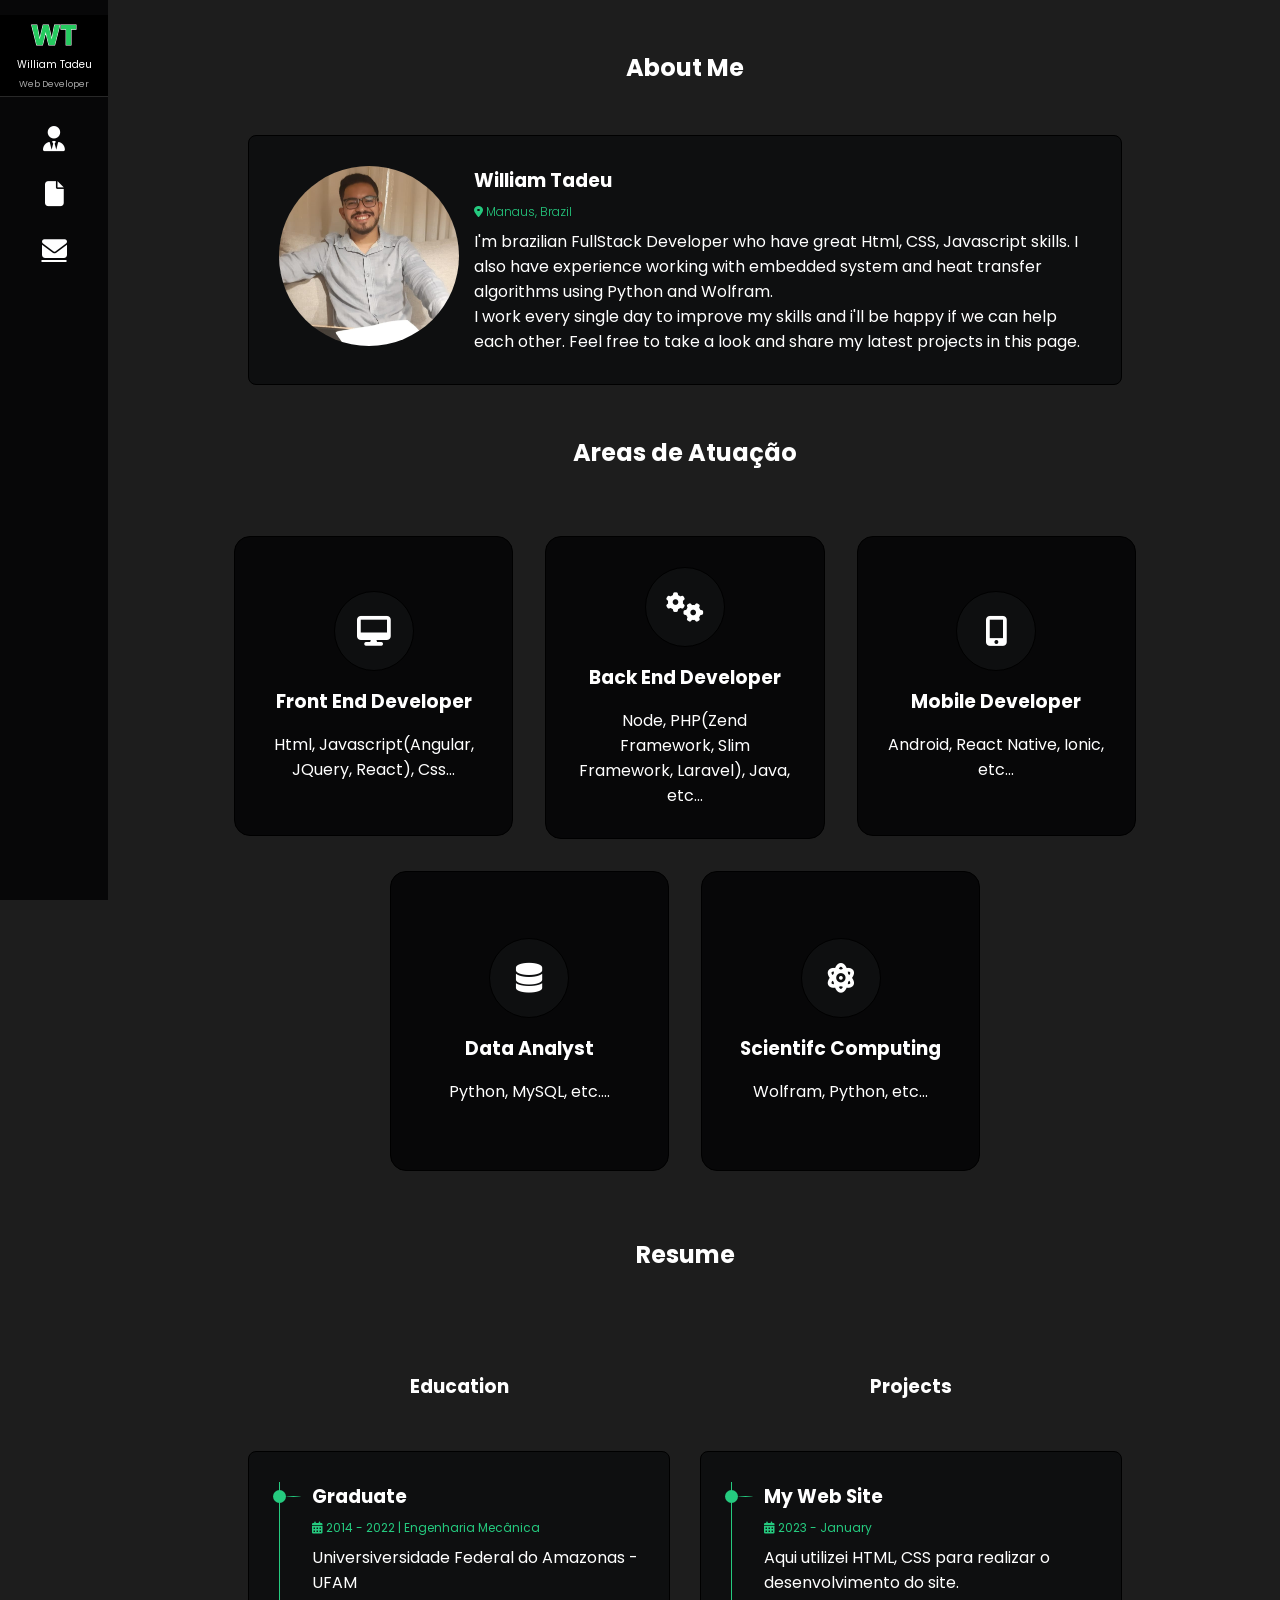
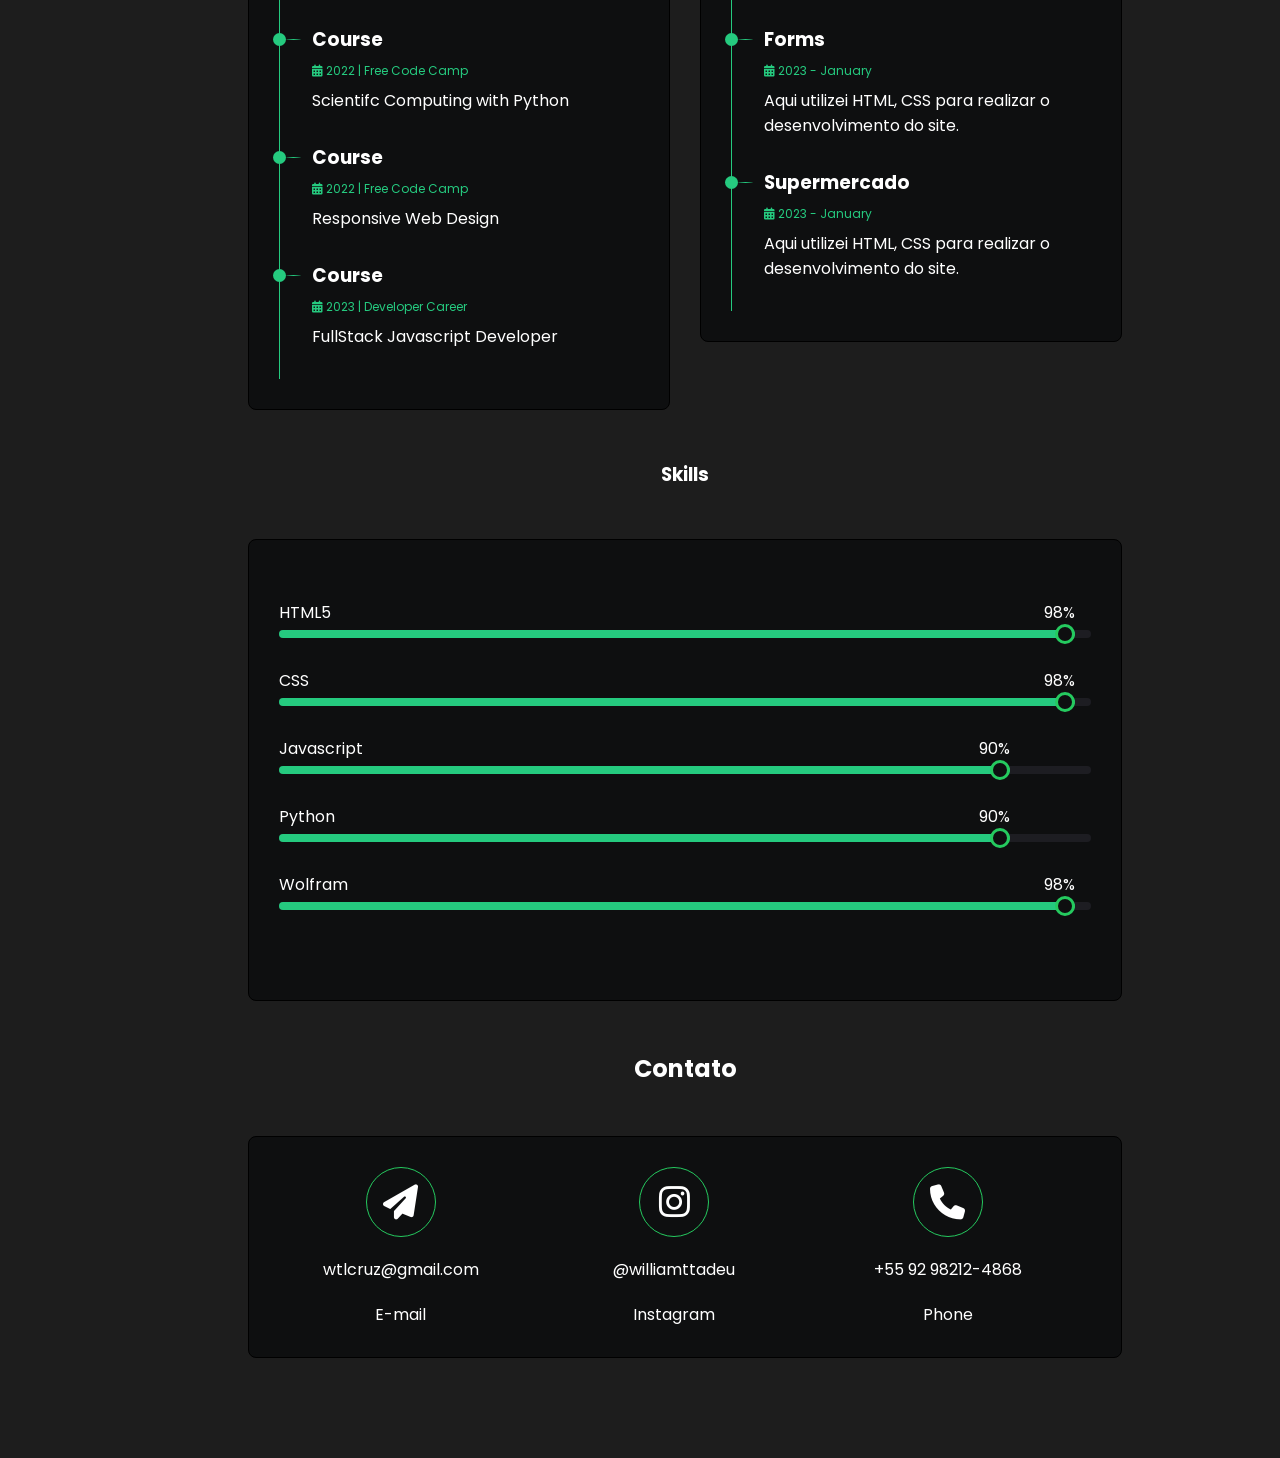
==== index.html @ 0785fc91 "Alterção do nome do arquivo de curriculo para index" ====
<!DOCTYPE html>
<html lang="en">
<head>
    <meta charset="UTF-8">
    <meta http-equiv="X-UA-Compatible" content="IE=edge">
    <meta name="viewport" content="width=device-width, initial-scale=1.0">

    <link rel="stylesheet" href="./CSS/main.css" />
    <link rel="stylesheet" href="./CSS/responsive-menu.css">
    <!-- FONTES IMPORTADAS -->
    <link rel="preconnect" href="https://fonts.googleapis.com">
    <link rel="preconnect" href="https://fonts.gstatic.com" crossorigin>
    <link href="https://fonts.googleapis.com/css2?family=Poppins:wght@300;400;500;600&display=swap" rel="stylesheet">

    <link rel="stylesheet" href="https://cdnjs.cloudflare.com/ajax/libs/font-awesome/6.2.1/css/all.min.css">


    <title>WillWebDev</title>
</head>
<body>

    <div class="container">
        <!-- MENU RESPONSIVO JAVASCRIPT INIT-->
        <header>
            <input type="checkbox" id="btn-menu">
            <label for="btn-menu">
              <i class="fa fa-bars" aria-hidden="true"></i>
              <div class="site-name">
                William Tadeu
              </div>
            </label>
            <nav class="responsive-menu">
              <a onclick="closeMenu()" href="#about">Quem sou eu</a>
              <a onclick="closeMenu()" href="#resume">Resumo</a>
              <a onclick="closeMenu()" href="#contact">Contato</a>
            </nav>
          </header>
          <!-- END MENU RESPONSIVO JAVASRIPT -->


        <div class="menu">
            <div class="top-menu">
                
                <div class="fill-animation">
                    <h2 data-text="WT" class="fill-animation">WT</h2>
                </div>
                    <!-- <h2>WT</h2> -->
                    <p class="letra1">William Tadeu</p>
                    <p class="letra2"> Web Developer</p>
        
                                
            </div>
            

            <div class="middle-menu">
                <p>
                <a href="#about">
                        <i class="fa-sharp fa-solid fa-user-tie"> </i>
                    </a> 
                </p>

                <p>
                    <a href="#resume">
                        <i class="fa-sharp fa-solid fa-file"></i>
                    </a>
                    
                </p>

                <p>
                    <a href="#contact">
                        <i class="fa-sharp fa-solid fa-envelope"></i>
                    </a>

                </p>

            </div>
                    
            
        </div>
        <div class="content">

            <h2 class="title">
                About Me
            </h2>
           

            <div class="content-initial-2 card" id="about">

                <div class="content-initial-2-photo">

                    <!-- <img src="./IMG/IMAGEM-2.jpeg" alt="" class="img-profile"> -->
                    <center>
                        <img src="./IMG/IMAGEM-2.jpeg" alt="" class="img-profile">
                    </center>
                    

                </div>

                <div class="content-initial-2-self">

                    <h3>
                        William Tadeu
                    </h3>

                    <p class="timelineitem-period">
                        <i class="fa-solid fa-location-dot"></i>
                        Manaus, Brazil
                    </p>

                    <p>
                        I'm brazilian FullStack Developer who have great Html, CSS, Javascript skills.
                        I also have experience working with embedded system and heat transfer algorithms using Python and Wolfram.                
                    </p>
                    <p>
                        I work every single day to improve my skills and i'll be happy if we can help each other.
              Feel free to take a look and share my latest projects in this page.
                    </p>

                </div>

            </div>

            <h2 class="title">Areas de Atuação</h2>
<!-- A unica maneira que consegui foi colocando ele para fora -->

            <div class="service-container">
                
               <!--  <h2 class="title">Areas de Atuação</h2> -->

                <div class="service-item">
                    <div class="service-item-itemcard card">
                        <div class="service-item-itemcard-icon">
                            <i class="fa-solid fa-desktop"> </i>

                        </div>

                        <div class="service-item-itemcard-title">
                            <h3>Front End Developer</h3>

                        </div>

                        <div class="service-item-itemcard-description">
                            <span>Html, Javascript(Angular, JQuery, React), Css...</span>

                        </div>
                    
                    </div>
                </div>
                <div class="service-item">
                    <div class="service-item-itemcard card">
                        <div class="service-item-itemcard-icon">
                            <i class="fa-solid fa-cogs"> </i>

                        </div>

                        <div class="service-item-itemcard-title">
                            <h3>Back End Developer</h3>

                        </div>

                        <div class="service-item-itemcard-description">
                            <span>Node, PHP(Zend Framework, Slim Framework, Laravel), Java, etc...</span>

                        </div>

                    </div>
                </div>
                <div class="service-item">
                    <div class="service-item-itemcard card">
                        <div class="service-item-itemcard-icon">
                            <i class="fa-solid fa-mobile-alt"> </i>

                        </div>

                        <div class="service-item-itemcard-title">
                            <h3>Mobile Developer</h3>

                        </div>

                        <div class="service-item-itemcard-description">
                            <span>Android, React Native, Ionic, etc...</span>

                        </div>

                    </div>
                </div>

                <div class="service-item">
                    <div class="service-item-itemcard card">
                        <div class="service-item-itemcard-icon">
                            <i class="fa-solid fa-database"> </i>

                        </div>

                        <div class="service-item-itemcard-title">
                            <h3>Data Analyst</h3>

                        </div>

                        <div class="service-item-itemcard-description">
                            <span>Python, MySQL, etc....</span>

                        </div>
                    </div>

                </div>

                <div class="service-item">
                    <div class="service-item-itemcard card">
                        <div class="service-item-itemcard-icon">
                            <i class="fa-sharp fa-solid fa-atom"></i>

                        </div>

                        <div class="service-item-itemcard-title">
                            <h3>Scientifc Computing</h3>

                        </div>

                        <div class="service-item-itemcard-description">
                            <span>Wolfram, Python, etc...</span>

                        </div>

                    </div>
                </div>
                

            </div>
<!-- INIT - BLOCK 04 - RESUME -->

            <div class="experiencesection" id="resume">
                <h2 class="title">Resume</h2>

                <div class="flexbox">
                            <div class="flexbox-education">
                                <h3 class="title">Education</h3>
                                <div class="card">

                                    <div class="timelineitem">

                                        <div class="timelineitem-marker">
                                            <div class="timelineitem-marker-circle">

                                            </div>
                                            <div class="timelineitem-marker-line">

                                            </div>

                                        </div>

                                        <h3>
                                            Graduate
                                        </h3>

                                        <p class="timelineitem-period">
                                            <i class="fa-solid fa-calendar-days"> </i>
                                            2014 - 2022 | Engenharia Mecânica
                                        </p>

                                        <p>
                                            Universiversidade Federal do Amazonas - UFAM
                                        </p>
                                    </div>



                                    <div class="timelineitem">

                                        <div class="timelineitem-marker">
                                            <div class="timelineitem-marker-circle">

                                            </div>
                                            <div class="timelineitem-marker-line">

                                            </div>

                                        </div>

                                        <h3>
                                            Course
                                        </h3>

                                        <p class="timelineitem-period">
                                            <i class="fa-solid fa-calendar-days"> </i>
                                            2022 | Free Code Camp
                                        </p>

                                        <p>
                                            Scientifc Computing with Python
                                        </p>
                                    </div>

                                    <div class="timelineitem">

                                        <div class="timelineitem-marker">
                                            <div class="timelineitem-marker-circle">

                                            </div>
                                            <div class="timelineitem-marker-line">

                                            </div>

                                        </div>

                                        <h3>
                                            Course
                                        </h3>

                                        <p class="timelineitem-period">
                                            <i class="fa-solid fa-calendar-days"> </i>
                                            2022 | Free Code Camp
                                        </p>

                                        <p>
                                            Responsive Web Design
                                        </p>
                                    </div>

                                    <div class="timelineitem">

                                        <div class="timelineitem-marker">
                                            <div class="timelineitem-marker-circle">

                                            </div>
                                            <div class="timelineitem-marker-line">

                                            </div>

                                        </div>

                                        <h3>
                                            Course
                                        </h3>

                                        <p class="timelineitem-period">
                                            <i class="fa-solid fa-calendar-days"> </i>
                                            2023 | Developer Career
                                        </p>

                                        <p>
                                            FullStack Javascript Developer
                                        </p>
                                    </div>



                                </div>
                            </div>


                            <div class="flexbox-projects">
                                <h3 class="title">Projects</h3>
                                <div class="card">
                                    <div class="timelineitem">

                                        <div class="timelineitem-marker">
                                            <div class="timelineitem-marker-circle">

                                            </div>
                                            <div class="timelineitem-marker-line">

                                            </div>


                                        </div>


                                        <h3>
                                            My Web Site
                                        </h3>

                                        <p class="timelineitem-period">
                                            <i class="fa-solid fa-calendar-days"> </i>
                                            2023 - January
                                        </p>

                                        <p>Aqui utilizei HTML, CSS para realizar o desenvolvimento
                                            do site.
                                        </p>
                                    </div>

                                    <div class="timelineitem">

                                        <div class="timelineitem-marker">
                                            <div class="timelineitem-marker-circle">

                                            </div>
                                            <div class="timelineitem-marker-line">

                                            </div>


                                        </div>


                                        <h3>
                                            Forms
                                        </h3>

                                        <p class="timelineitem-period">
                                            <i class="fa-solid fa-calendar-days"> </i>
                                            2023 - January
                                        </p>

                                        <p>Aqui utilizei HTML, CSS para realizar o desenvolvimento
                                            do site.
                                        </p>
                                    </div>

                                    <div class="timelineitem">

                                        <div class="timelineitem-marker">
                                            <div class="timelineitem-marker-circle">

                                            </div>
                                            <div class="timelineitem-marker-line">

                                            </div>


                                        </div>


                                        <h3>
                                            Supermercado
                                        </h3>

                                        <p class="timelineitem-period">
                                            <i class="fa-solid fa-calendar-days"> </i>
                                            2023 - January
                                        </p>

                                        <p>Aqui utilizei HTML, CSS para realizar o desenvolvimento
                                            do site.
                                        </p>
                                    </div>

                                </div>
                            </div>
                </div>

<!-- Bloc 04.1 Skills -->

                <h3 class="title">Skills</h3>
                <div class="card paddingtop60">
                    <div class="progressbar">
                        <div class="progressbar-title" >
                            HTML5

                        </div>

                        <div class="progressbar-done" style="width: 98%;">
                            <div class="progressbar-done-text">
                                98%
                            </div>

                            <div class="progressbar-done-check">

                            </div>
                            
                        </div>
                    </div>

                    <div class="progressbar">
                        <div class="progressbar-title">
                            CSS

                        </div>

                        <div class="progressbar-done"  style="width: 98%;">
                            <div class="progressbar-done-text">
                                98%
                            </div>

                            <div class="progressbar-done-check">
                                
                            </div>
                            
                        </div>
                    </div>

                    <div class="progressbar">
                        <div class="progressbar-title">
                            Javascript

                        </div>

                        <div class="progressbar-done"  style="width: 90%;">
                            <div class="progressbar-done-text">
                                90%
                            </div>

                            <div class="progressbar-done-check">
                                
                            </div>
                            
                        </div>

                    </div>

                    <div class="progressbar">
                        <div class="progressbar-title">
                            Python

                        </div>

                        <div class="progressbar-done"   style="width: 90%;">
                            <div class="progressbar-done-text">
                                90%
                            </div>

                            <div class="progressbar-done-check">
                                
                            </div>
                            
                        </div>

                    </div>

                    <div class="progressbar">
                        <div class="progressbar-title">
                            Wolfram

                        </div>

                        <div class="progressbar-done"  style="width: 98%;">
                            <div class="progressbar-done-text" >
                                98%
                            </div>

                            <div class="progressbar-done-check">
                                
                            </div>
                            
                        </div>
                    
                    </div>
                </div>



            </div>

<!-- INIT BLOCK 05 - CONTACT -->

            <div class="contactsection" id="contact">
                <h2 class="title">Contato</h2>
                <div class="card flexbox">
                    <div class="contactitem flexbox">
                        <div class="contactitem-icon">
                            <i class="fas fa-paper-plane"></i>
                        </div>
                        <div class="contactitem-valeu">
                            <a href="mailto:wtlcruz@gmail.com">wtlcruz@gmail.com</a>
                            

                        </div>
                        <div class="contactitem-description">
                            E-mail

                        </div>
                    </div>

                    <div class="contactitem flexbox">
                        <div class="contactitem-icon">
                            <i class="fab fa-instagram"></i>
                        </div>
                        <div class="contactitem-valeu">
                            <a href="https://instagram.com/williamttadeu?igshid=ZmZhODViOGI=" target="_blank">
                                @williamttadeu
                            </a>
                            

                        </div>
                        <div class="contactitem-description">
                            Instagram

                        </div>
                    </div>

                    <div class="contactitem flexbox">
                        <div class="contactitem-icon">
                            <i class="fas fa-phone"></i>
                        </div>
                        <div class="contactitem-valeu">
                            +55 92 98212-4868

                        </div>
                        <div class="contactitem-description">
                            Phone

                        </div>
                    </div>

                </div>

            </div>



        </div>
    </div>


    </div>

<!-- JavaScript do menu responsivo, para fechar sozinho -->
    <script>
        function closeMenu() 
        {(document.getElementById("btn-menu").checked = false)}
    </script>

</body>
</html>
---- CSS/main.css ----
/* VERTICAL ALIGN DIZ SE O TEXTO VAI FICAR NO TOP, NO MEIO OU EMBAIXO */

/* PARA COLOCAR UM ITEM DO LADO DO OUTRO EU USO FLEX-BOX
DISPLAY: FLEX; */

/* tenho align-item e tenho text-align  */

body{
    font-family: 'Poppins', sans-serif;
    margin: 0;
    color: white;
    background-color:#1d1d1d/*  #483D8B *//* #0e0f10 */;
  
}

html{
    scroll-behavior: smooth;
}


*{
    box-sizing: border-box;
    margin: 0px;
    padding: 0px;
}

/* Separando a tela em dois, precisamos definir container como absouto */
.container{
    display: flex;
}

.menu{
    background-color: #070708;
}
.content{
    
    margin-left: 10vh;
    padding-left: 10%;
    padding-right: 10%; 
/*     max-width: 1100px;
    margin-left: auto;
    margin-right: auto; */

    /* height: 450vh; */
;
    
}

.title{
    /* width: 100%; */
    text-align: center;
    color: white;
    /* border: 1px solid white; */
    margin-top: 50px;
    margin-bottom: 50px;
}

#about, #resume, #contact{
    scroll-margin-top: 50px ;
    margin-left: 30px;
    margin-right: 30px;
}

/* BLOCK 01 - INITIAL MENU NAV BAR */

.menu{
    width: 12vh;
    height: 100vh;
    position: fixed;
    
}

.top-menu{
    display: flex;
    flex-direction: column;
    align-items: center;
    justify-content: center;
    background-color: black;
    margin-bottom: 30px;
    margin-top: 15PX;
    border-bottom: 1px solid #282828;

}
.letra1{
    font-size: 10px;
    margin-bottom: 5px;
}
.letra2{
    font-size: 9px;
    text-align: center;
    color: #a5a5a5;
    margin-bottom: 5px;
    
}

/* ANIMAÇÃO DA BARRA ESQUERDA INTI */

h2.fill-animation {
    position: relative;
    color:#252839;
    -webkit-text-stroke: 1px white;
    text-transform: uppercase;
    font-size: 28px;
}

h2.fill-animation::before {
    content: attr(data-text);
    position: absolute;
    top:0;
    left:0;
    width: 0;
    height: 100%;
    color:#25ca5f /* #01fe87 */;
    -webkit-text-stroke: 0vw #383d52;
    overflow: hidden;
    animation: animate 6s linear forwards;
}

@keyframes animate {

    0%{
        width: 0;
    }
    100% {
        width: 100%;
    }
}

/* ANIMAÇÃO DA BARRA ESQUERDA END */

.middle-menu p a {
    font-size: 25px;
    color: white;
    align-items: center;
    justify-content: center;
    display: flex;
    margin-top: 30px;
    
}

.middle-menu a:hover{
    color: #25ca7f;
}.middle-menu p{
    margin-bottom: 30px;
}

/* BLOCK 01 - END - MENU NAV BAR */

/* BLOCK 02 - INITIAL - CONTAINER */



/* CLasse pai, por isso o flex, nada para vc tudo para seus filhos */
.content-initial-2{
    display: flex;
    background-color: #070708;
    /* width: 100%;
     */

}

.content-initial-2-photo{
    width: 30%;
    
    
}

/* .content-initial-2-photo{

} */

.content-initial-2-photo img{
    border-radius: 50%;
    height: 180px;
    width: 180px;

    
}

.content-initial-2-self{
   /*  width: 70%; */
    align-items: center;
    justify-content: center;
    padding-left: 15px;

}

.content-initial-2-self .timelineitem-period{
    font-weight:300 ;
}

.content-initial-2-self .timelineitem-period p{
    margin-left: 10px;
}


/* BLOCK 03 - INIT - SERVICE ITENS */

.service-container{
    display: flex;
    flex-wrap: wrap;
    justify-content: center;
/*     align-items: center;
    justify-content: center; */
}

.service-container .service-item{
/*     height: 300px; a gtn não precisa do height ai, então vamos tira-lo
 */ 
    width: calc(33.33% - 32px);
/*     box-sizing: border-box;  excluimos devido a ter colocado como estilo universal *
 *//*     margin-bottom: 16px;
 */
    margin: 16px;
    
    /* box-sizing: border-box;
    margin-bottom: 16px;
    display: flex;
    flex-wrap: wrap; */
}

.service-container .service-item .service-item-itemcard{
    background-color: #070708;
    border: 1px solid black;

    border-radius: 16px;
    min-height: 300px;
    display: flex;
    flex-direction: column;
    align-items: center;
    justify-content: center;

}

.service-container .service-item .service-item-itemcard:hover{
    border:1.5px solid #25ca5f;
}

.service-container .service-item .service-item-itemcard .service-item-itemcard-icon{
    
    background-color: #0e0f10;
    height: 80px;
    border: 1px solid black;
    width: 80px;
    border-radius: 50%;
    display: flex;
    align-items: center;
    justify-content: center;
}

.service-container .service-item .service-item-itemcard .service-item-itemcard-icon:hover{
    border:1.5px solid #25ca5f;

}

.service-container .service-item .service-item-itemcard .service-item-itemcard-icon{
    font-size: 30px;
}

.service-container .service-item .service-item-itemcard
.service-item-itemcard-title{
    margin-top: 16px;
    margin-bottom: 16px;
}

.service-container .service-item .service-item-itemcard
.service-item-itemcard-description{
    text-align: center;
}

/* BLOCK 03 - END - SERVICE ITEMS */

/* BLOCK 05 - INIT - RESUME */

.content .experiencesection{
    /* height: 100vh; */
    /* background-color:  #6495ED ; */
}

.flexbox{
    display: flex;
    gap: 30px;
}
.flexbox .flexbox-education {
    width: 50%;
}

.flexbox .flexbox-projects {
    width: 50%;
}

/* Vamos criar uma classe card para tornar nosso código mais prossional
Ela será usada como coringa  */

.card{
    background-color: #0e0f10;
 /*    height: 80px; */
    border: 1px solid black;
  /*   width: 80px; */
    border-radius: 8px;
/*     display: flex;
    align-items: center;
    justify-content: center; */
    padding: 30px;
    
}

.timelineitem{
    /* margin-bottom: 30px;  MARGIN É EXTERNO*/
    padding-bottom: 30px;/* Padding é interno */
    border-left: 1px solid #25ca7f;
    padding-left: 32px;
    position: relative;
}

.timelineitem-period{
    font-size: 12px;
    color: #25ca7f;
    margin-bottom: 8px;
    margin-top: 8px;
}


.timelineitem-marker{
    display: flex;
    align-items: center;
    position: absolute;/* ele é absoluto em relação ao elemento pai dele */
    top: 8px;
    left: -7px;
}

.timelineitem-marker-circle{
    height: 13px;
    width: 13px;
    border-radius: 50%;
    background-color: #25ca7f;
}

.timelineitem-marker-line{
    height: 1px;/* UMA LINHA, 1px está de bom tamanho */
    width: 15px;
    border-radius: 50%;
    background-color: #25ca7f;
}

/* Block 04.1 - Skills */

/* progress bar */
.progressbar{
    background-color: #1D1D22/*  #0e0f10 */;
    height: 8px;
    border-radius: 8px;
    position: relative;
    margin-bottom: 60px;
    margin-top: 30px;
    
}

.progressbar .progressbar-done{
    background-color: #25ca7f;
    height: 100%;
    
    border-radius: 8px;
    position: relative;
}

.progressbar .progressbar-title{
    position:absolute;
    top: -30px;
}

.progressbar .progressbar-done .progressbar-done-text{
    position: absolute;
    top:-30px;
    right: 0;
}

.paddingtop60{
    padding-top: 60px !important; /* quando é assim, o arquivo não será sobreescrevido */
}

.progressbar-done-check{
    height: 20px;
    width: 20px;
    border: 3px solid #25ca5f;
    border-radius: 50%;
    position: absolute;
    right:0px;
    top: -6px;
    
    background-color: #0e0f10;
}

/* BLOCK 05 - CONTACT */

.contactitem{
    text-align: center;
    flex-direction: column;
    width: 30%;
    align-items: center;
    gap: 20px;
}

.contactitem .contactitem-icon{
    font-size: 35px;
    height: 70px;
    width: 70px;
    border: 1px solid #25ca5f;
    border-radius: 50%;
    display: flex;
    align-items: center;
    justify-content: center;
}

.contactitem-valeu a{
    color: white;
    text-decoration: none;
}
.contactitem-valeu a:hover{
    color: #25ca5f;
    text-decoration: underline;
    
}

.contactsection{
    margin-bottom: 100px;
}

/* RESPONSIVIDADE INIT */
/* MEDIA KERY */

@media only screen and (max-width: 1160px) {
    .menu{
        display: none;
    }

    .content{
        padding-left: 0px;
        
    }

    .content-initial-2{
        display: flex;
        flex-direction: column;
        align-items: center;
    }

    .content-initial-2-self{
        margin-top: 16px;
    }

    /* aplico p/ o pai e os filhos que tem p */
    .content-initial-2-self, .content-initial-2-self p {
        margin-top: 8px;
        line-height: 40px;
    }

   .service-container {
        flex-direction: row;
    } 
    .service-container .service-item{
        width: 40%; 
        
        margin-left: 16px;
        margin-right: 16px;
    } 
    

    

}

@media only screen and (max-width: 1246px) {
    .service-container{
        flex-direction: row;

    }

    .service-container .service-item{
        width: 40%;
        margin-left: 16px;
        margin-right: 16px;

    }

    .flexbox{
        flex-direction: column;
        align-items: center;
    }

    .flexbox .flexbox-education{
        width: 100%;
    }

    .flexbox .flexbox-projects{
        width: 100%;
    }

    

}




@media only screen and (max-width: 984px) {
    .service-container{
        flex-direction: column;

    }

    .service-container .service-item{
        width: 90%;
        margin-left: 16px;
        margin-right: 16px;

    }

}
---- CSS/responsive-menu.css ----
* {
    box-sizing: border-box;
    margin: 0px;
    padding: 0px;
  }
  
  .fa-bars {
    font-size: 2rem;
    color: #fff;
  }
  ul {
    list-style: none;
  }
  
  header {
    width: 100%;
    background: #1d1d22;
    display: none;
  }
  
  #btn-menu {
    display: none;
  }
  header label {
    display: none;
    padding: 10px;
    position: fixed;
    width: 100%;
    background: #1d1d22;
    z-index: 1;
  }
  
  header label .site-name {
    width: 100%;
    color: white;
    text-align: center;
    display: flex;
    align-items: center;
    justify-content: center;
    font-size: 2rem;
  }
  
  header label:hover {
    cursor: pointer;
  }
  .responsive-menu {
    margin: 0;
    padding: 0;
    display: flex;
  }
  .responsive-menu a {
    border-right: 1px solid #0e0f10;
    display: block;
    padding: 15px 20px;
    color: #fff;
    text-decoration: none;
    text-transform: uppercase;
  }
  .responsive-menu a:last-child {
    border-right: none;
  }
  .responsive-menu a:hover {
    background: rgba(0, 0, 0, 0.3);
  }
  .dropdown {
    display: none;
    position: absolute;
    top: 100%;
    left: 0;
    background: #fff;
    padding: 0;
  }
  .responsive-menu a:hover > .dropdown {
    display: inline-block;
  }
  @media (max-width: 1160px) {
    header {
      position: absolute;
      top: 0px;
      right: 0px;
      left: 0px;
      display: block;
    }
    header label {
      display: flex;
    }
    .responsive-menu {
      position: fixed;
      background: #1d1d22;
      width: 100%;
      margin-left: -100%;
      transition: all 0.3s;
      display: flex;
      flex-direction: column;
      top: 56px;
      z-index: 1;
    }
    nav a {
      display: block;
      border-top: 1px solid #0e0f10;
    }
    #btn-menu:checked ~ .responsive-menu {
      margin: 0;
    }
    .container {
      margin-top: 57px;
    }
  }
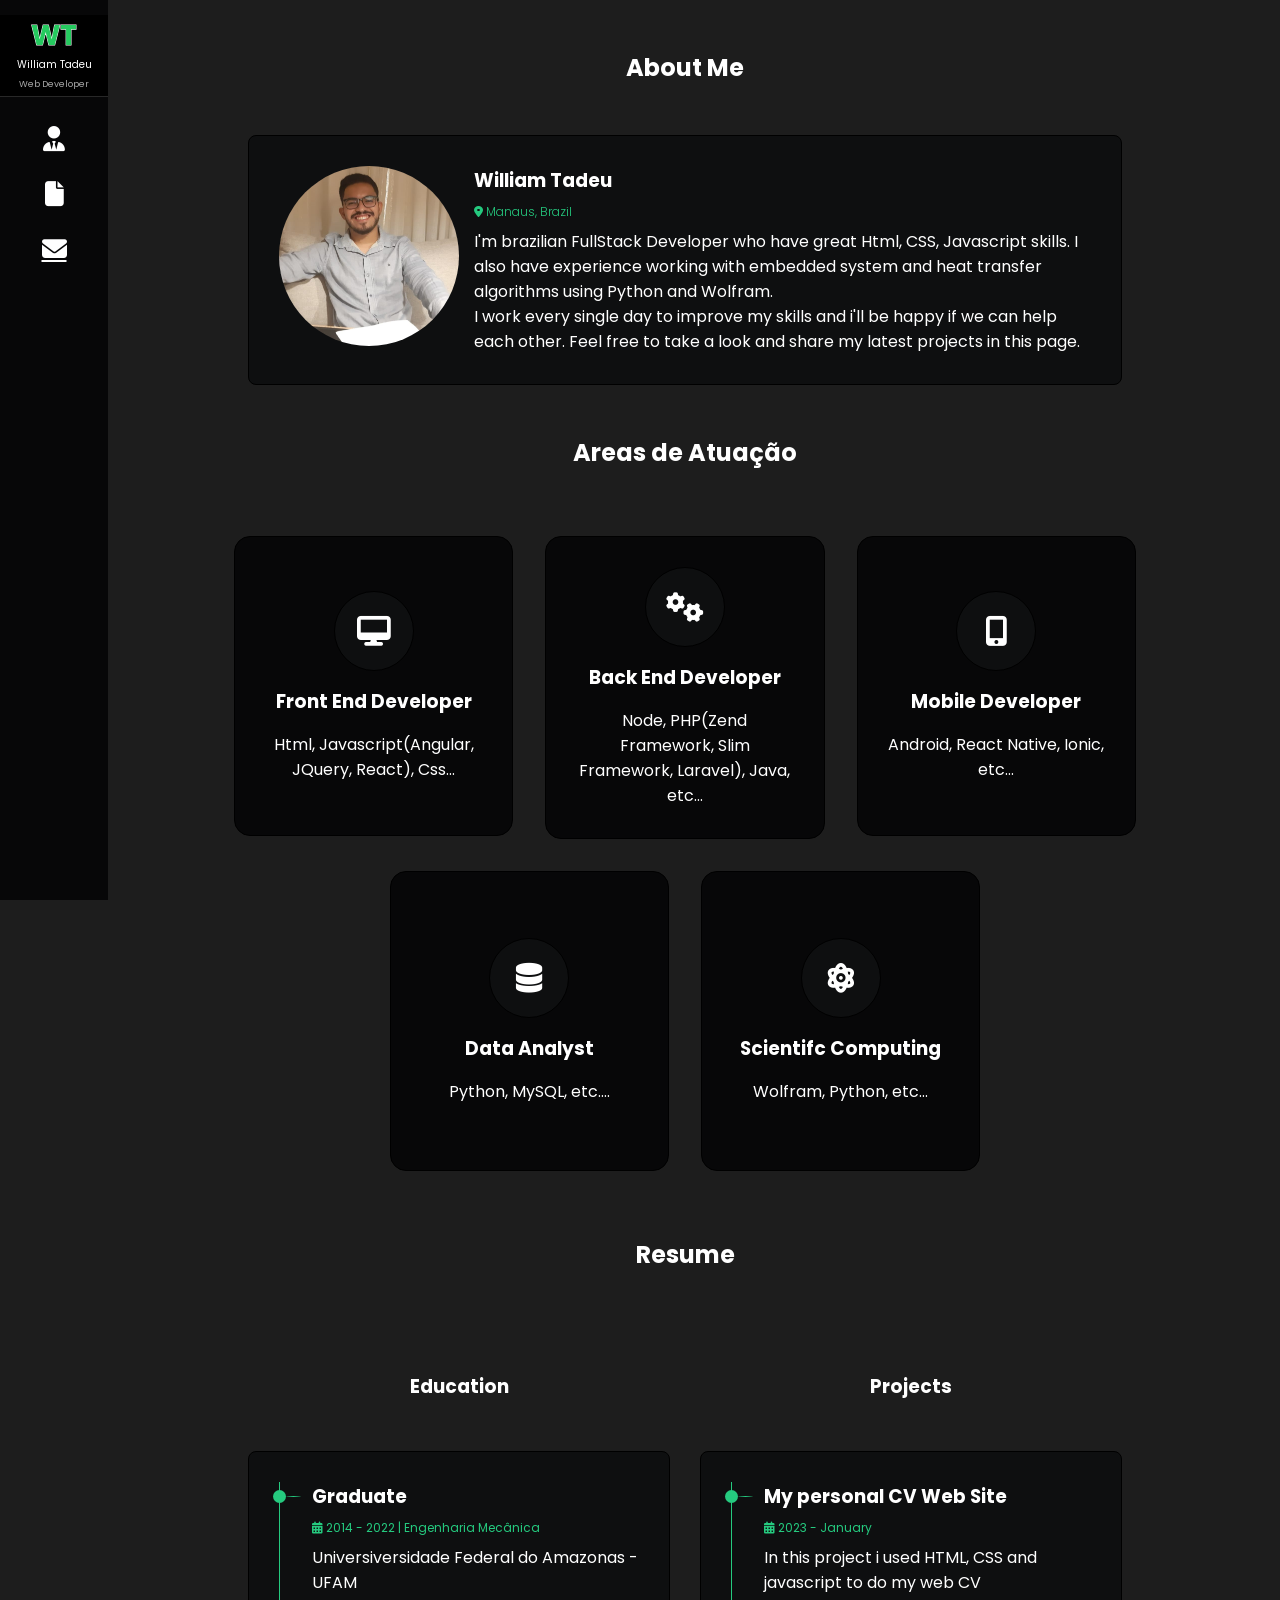
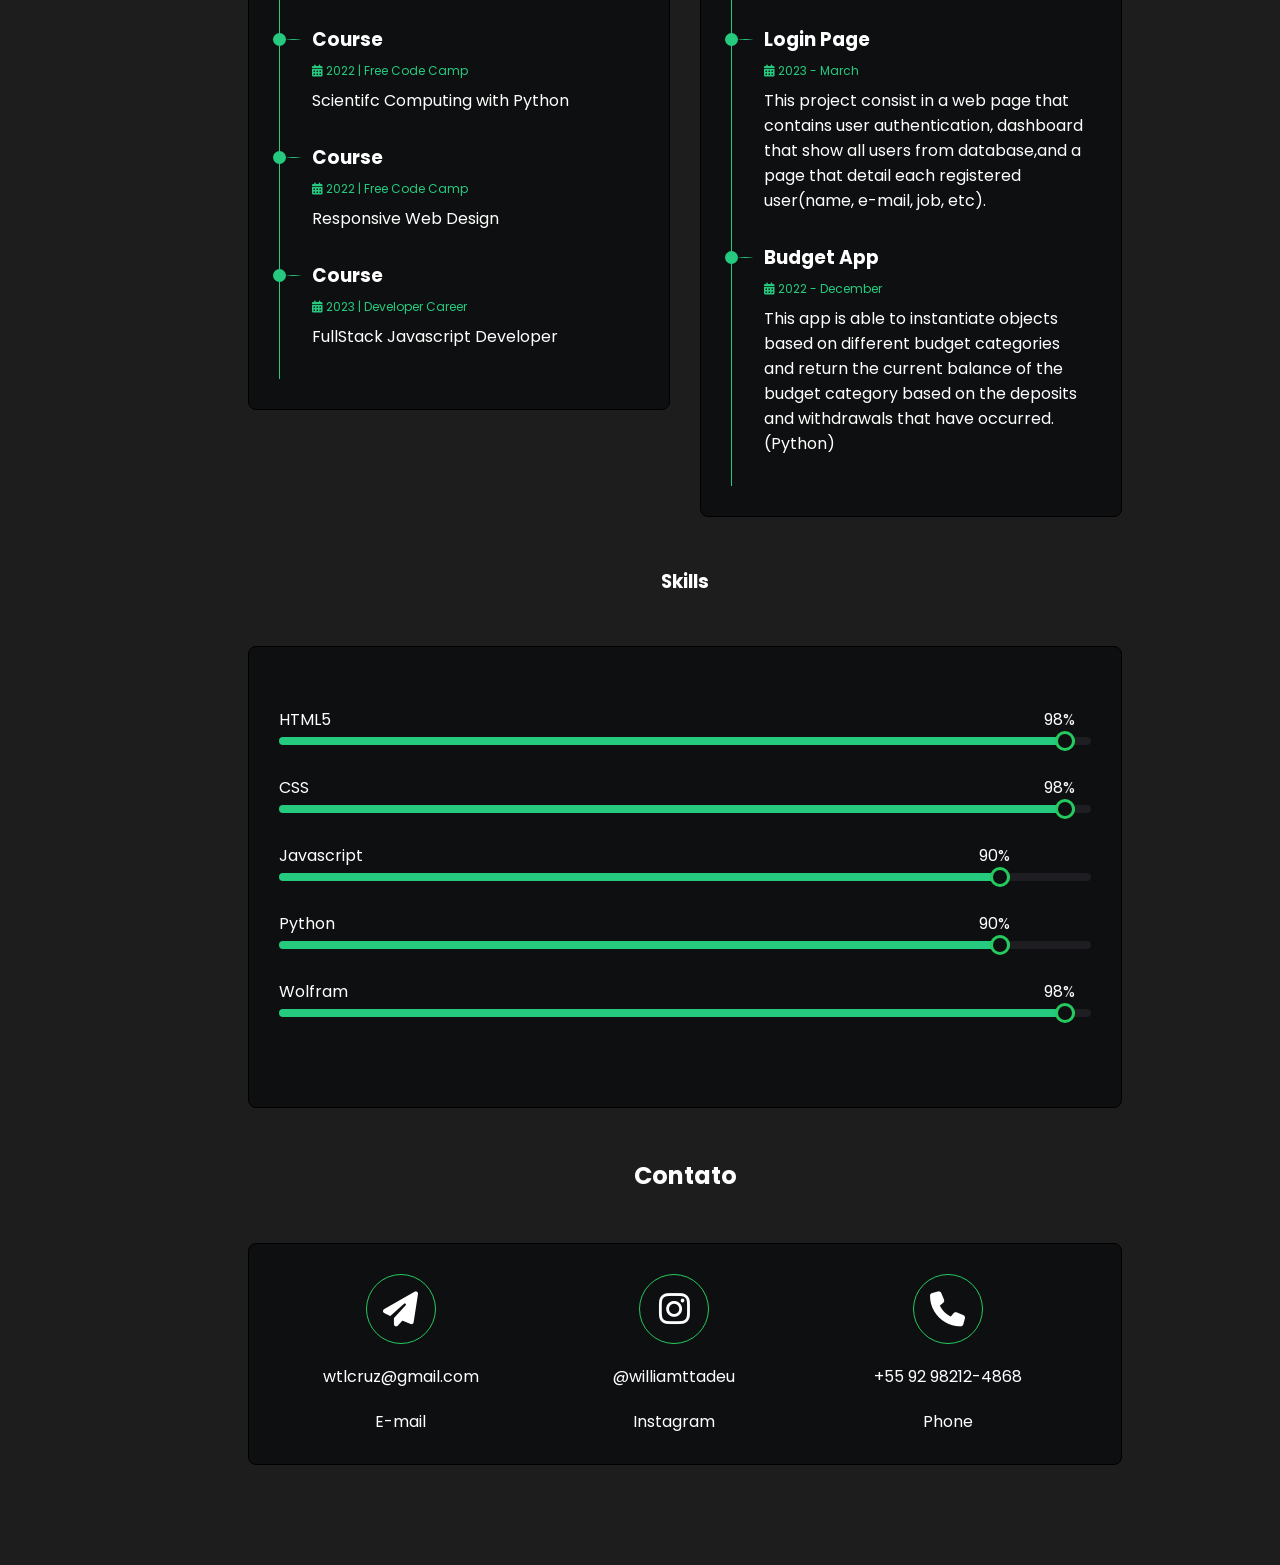
==== commit 0fbbebbe: "CV upload with projects decriptions" ====
--- a/index.html
+++ b/index.html
@@ -367,7 +367,7 @@
 
 
                                         <h3>
-                                            My Web Site
+                                            My personal CV Web Site
                                         </h3>
 
                                         <p class="timelineitem-period">
@@ -375,8 +375,7 @@
                                             2023 - January
                                         </p>
 
-                                        <p>Aqui utilizei HTML, CSS para realizar o desenvolvimento
-                                            do site.
+                                        <p>In this project i used HTML, CSS and javascript to do my web CV
                                         </p>
                                     </div>
 
@@ -395,16 +394,17 @@
 
 
                                         <h3>
-                                            Forms
+                                            Login Page
                                         </h3>
 
                                         <p class="timelineitem-period">
                                             <i class="fa-solid fa-calendar-days"> </i>
-                                            2023 - January
-                                        </p>
-
-                                        <p>Aqui utilizei HTML, CSS para realizar o desenvolvimento
-                                            do site.
+                                            2023 - March
+                                        </p>
+
+                                        <p>This project consist in a web page that contains user authentication,
+                                            dashboard that show all users from database,and a page that
+                                            detail each registered user(name, e-mail, job, etc).
                                         </p>
                                     </div>
 
@@ -423,17 +423,17 @@
 
 
                                         <h3>
-                                            Supermercado
+                                            Budget App
                                         </h3>
 
                                         <p class="timelineitem-period">
                                             <i class="fa-solid fa-calendar-days"> </i>
-                                            2023 - January
-                                        </p>
-
-                                        <p>Aqui utilizei HTML, CSS para realizar o desenvolvimento
-                                            do site.
-                                        </p>
+                                            2022 - December
+                                        </p>
+
+                                        <p>This app is able to instantiate objects based on different budget categories
+                                            and return the current balance of the budget category based on the deposits
+                                            and withdrawals that have occurred.(Python)
                                     </div>
 
                                 </div>
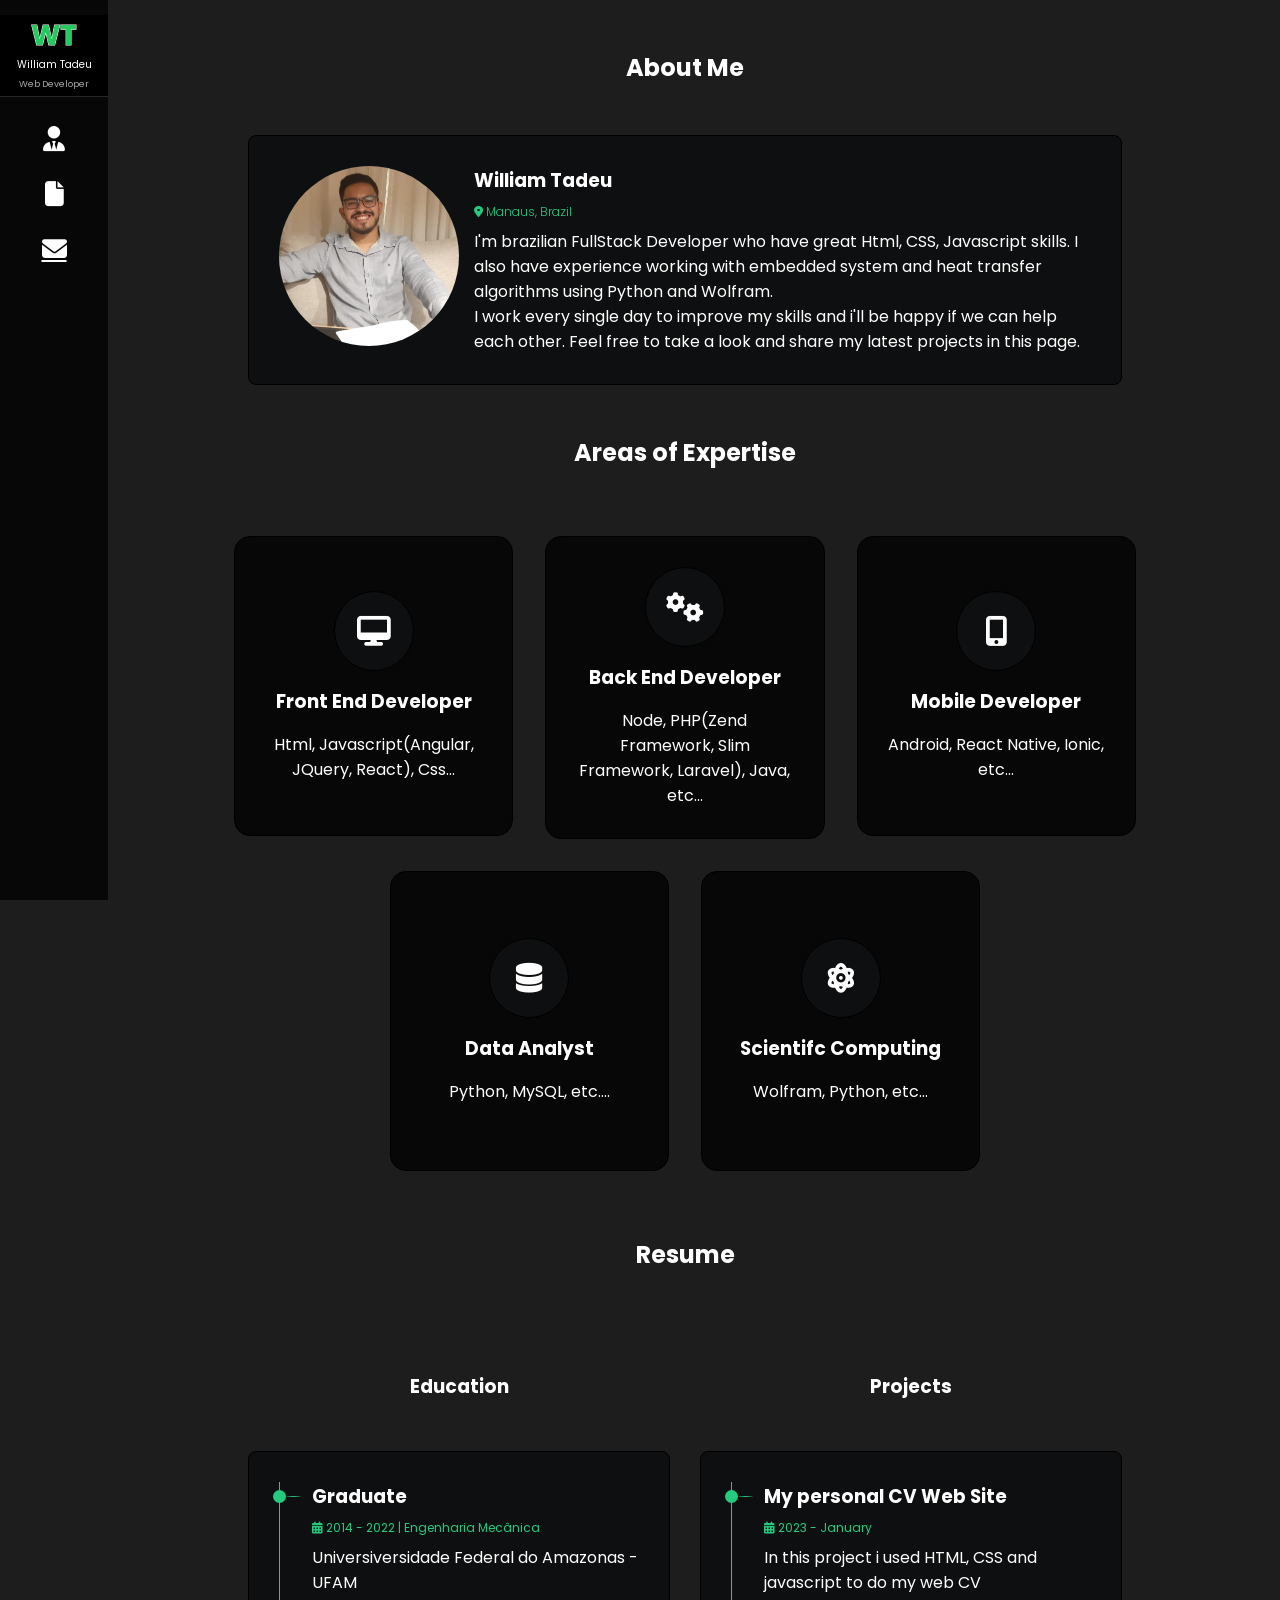
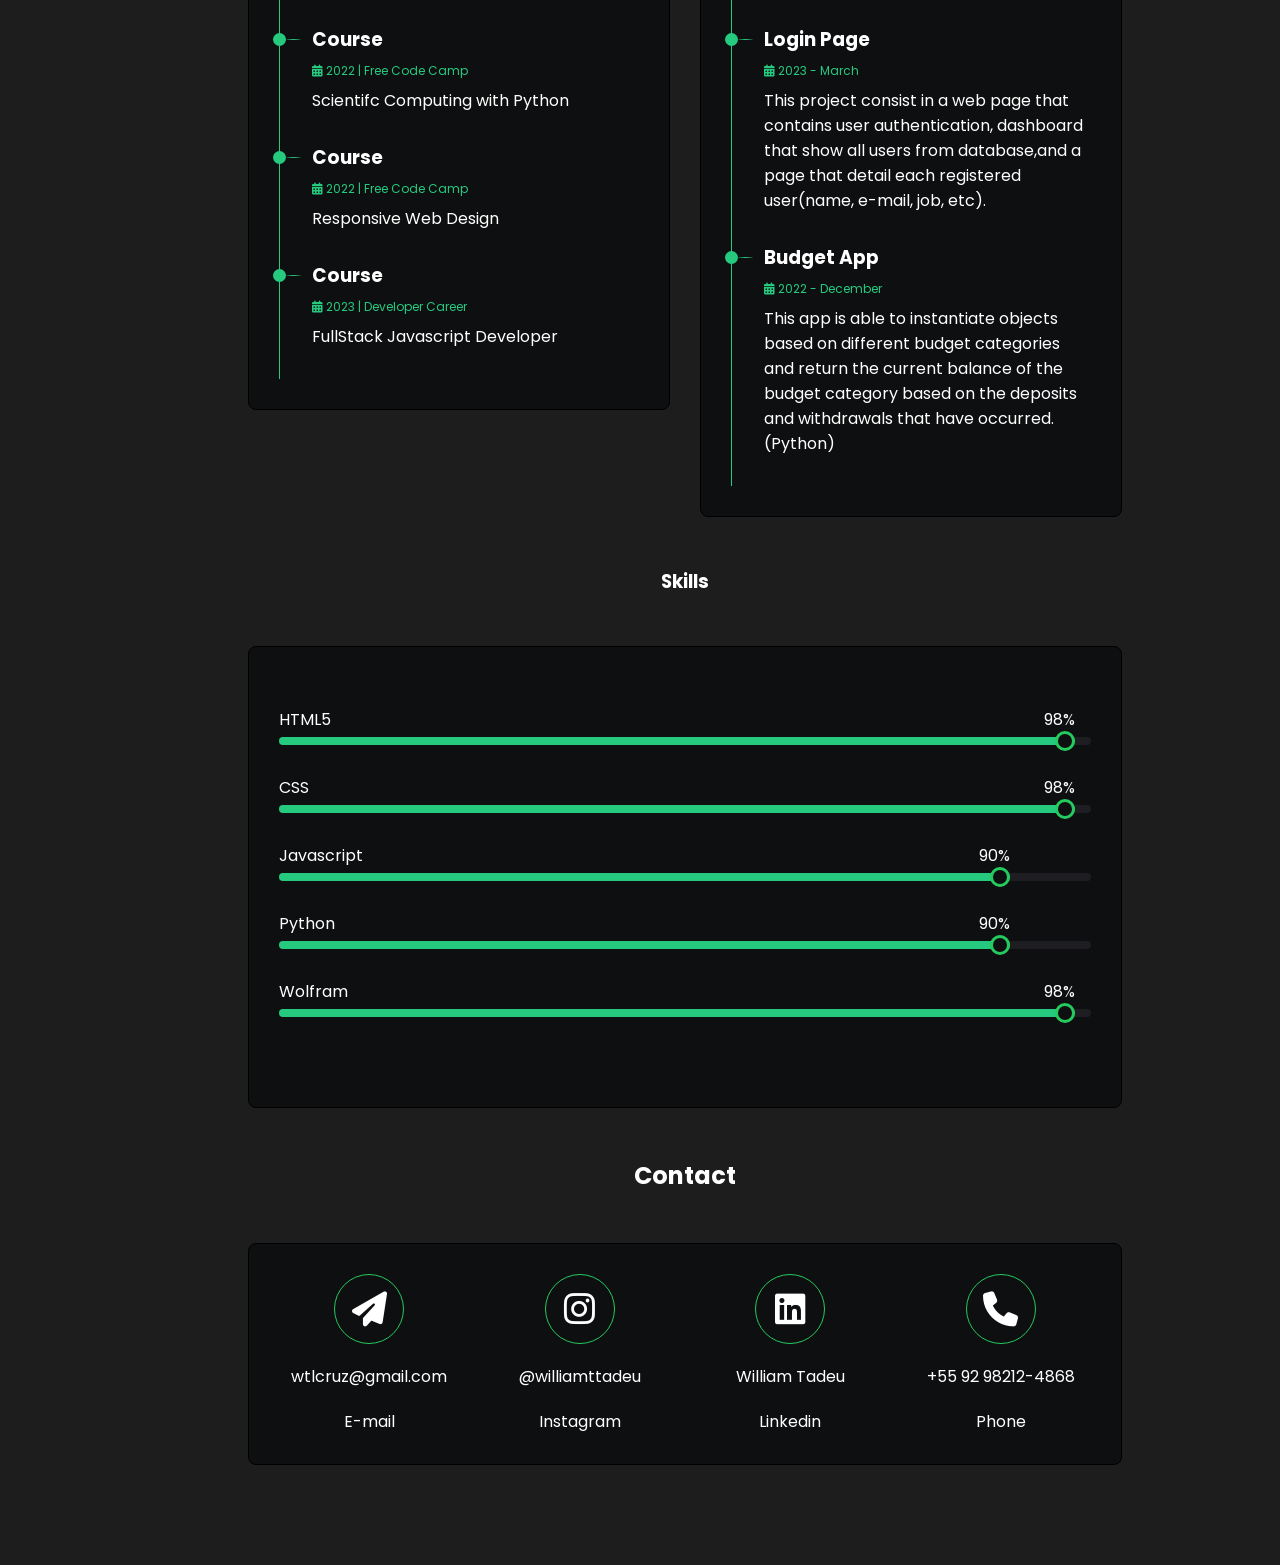
==== commit 3669a822: "Adição do Linkedin e traduçao dos titulos para o ingles" ====
--- a/index.html
+++ b/index.html
@@ -120,7 +120,7 @@
 
             </div>
 
-            <h2 class="title">Areas de Atuação</h2>
+            <h2 class="title">Areas of Expertise</h2>
 <!-- A unica maneira que consegui foi colocando ele para fora -->
 
             <div class="service-container">
@@ -393,8 +393,11 @@
                                         </div>
 
 
-                                        <h3>
-                                            Login Page
+                                        <h3 class="contactitem-valeu">
+                                            <a href="https://github.com/williamttadeu/1-Login-Page" target="_blank">
+                                                Login Page
+                                            </a>
+                                            <!-- Login Page -->
                                         </h3>
 
                                         <p class="timelineitem-period">
@@ -422,8 +425,11 @@
                                         </div>
 
 
-                                        <h3>
-                                            Budget App
+                                        <h3 class="contactitem-valeu">
+                                            <a href="https://replit.com/@williamttadeu/boilerplate-budget-app" target="_blank">
+                                                Budget App
+                                            </a>
+                                            
                                         </h3>
 
                                         <p class="timelineitem-period">
@@ -545,7 +551,7 @@
 <!-- INIT BLOCK 05 - CONTACT -->
 
             <div class="contactsection" id="contact">
-                <h2 class="title">Contato</h2>
+                <h2 class="title">Contact</h2>
                 <div class="card flexbox">
                     <div class="contactitem flexbox">
                         <div class="contactitem-icon">
@@ -581,6 +587,22 @@
 
                     <div class="contactitem flexbox">
                         <div class="contactitem-icon">
+                            <i class="fab fa-linkedin"></i>
+                        </div>
+                        <div class="contactitem-valeu">
+                            <a href="https://www.linkedin.com/in/william-tadeu-8211a2139/" target="_blank">
+                                William Tadeu
+                            </a>
+
+                        </div>
+                        <div class="contactitem-description">
+                            Linkedin
+
+                        </div>
+                    </div>
+
+                    <div class="contactitem flexbox">
+                        <div class="contactitem-icon">
                             <i class="fas fa-phone"></i>
                         </div>
                         <div class="contactitem-valeu">
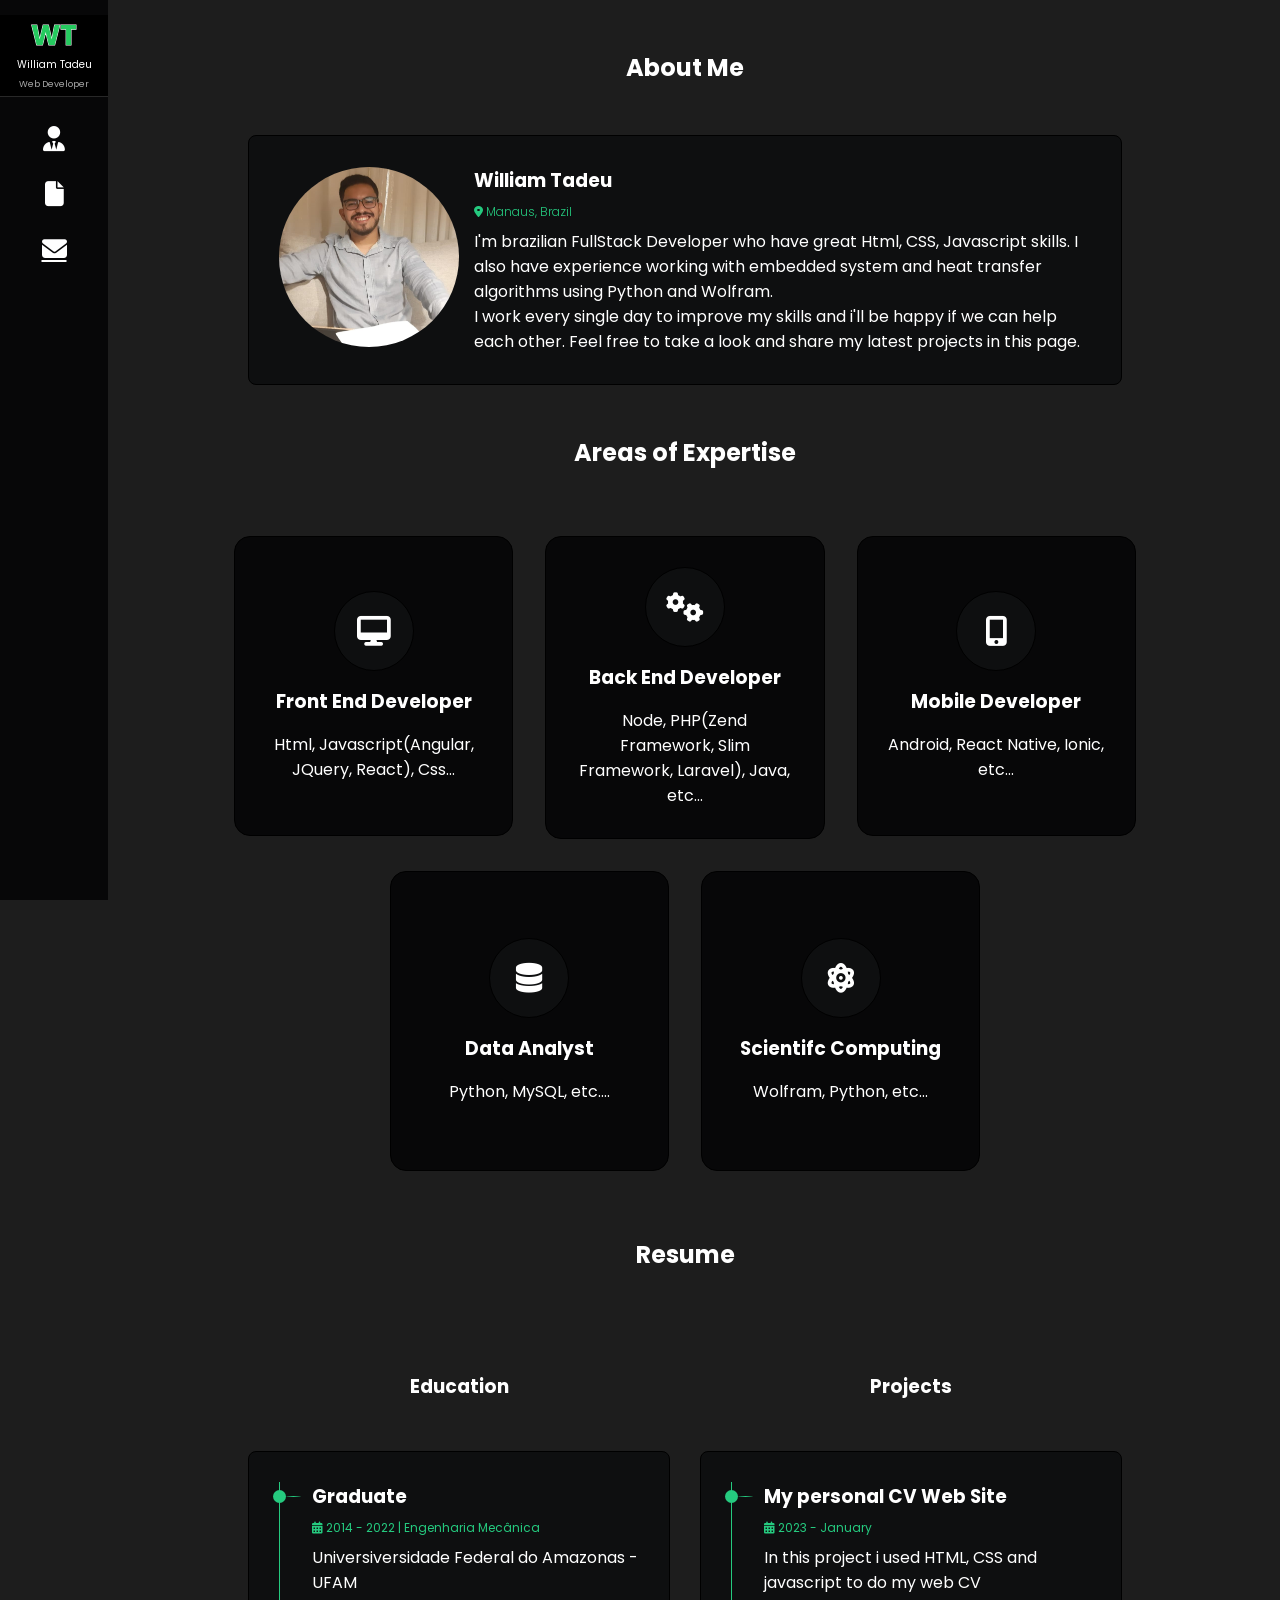
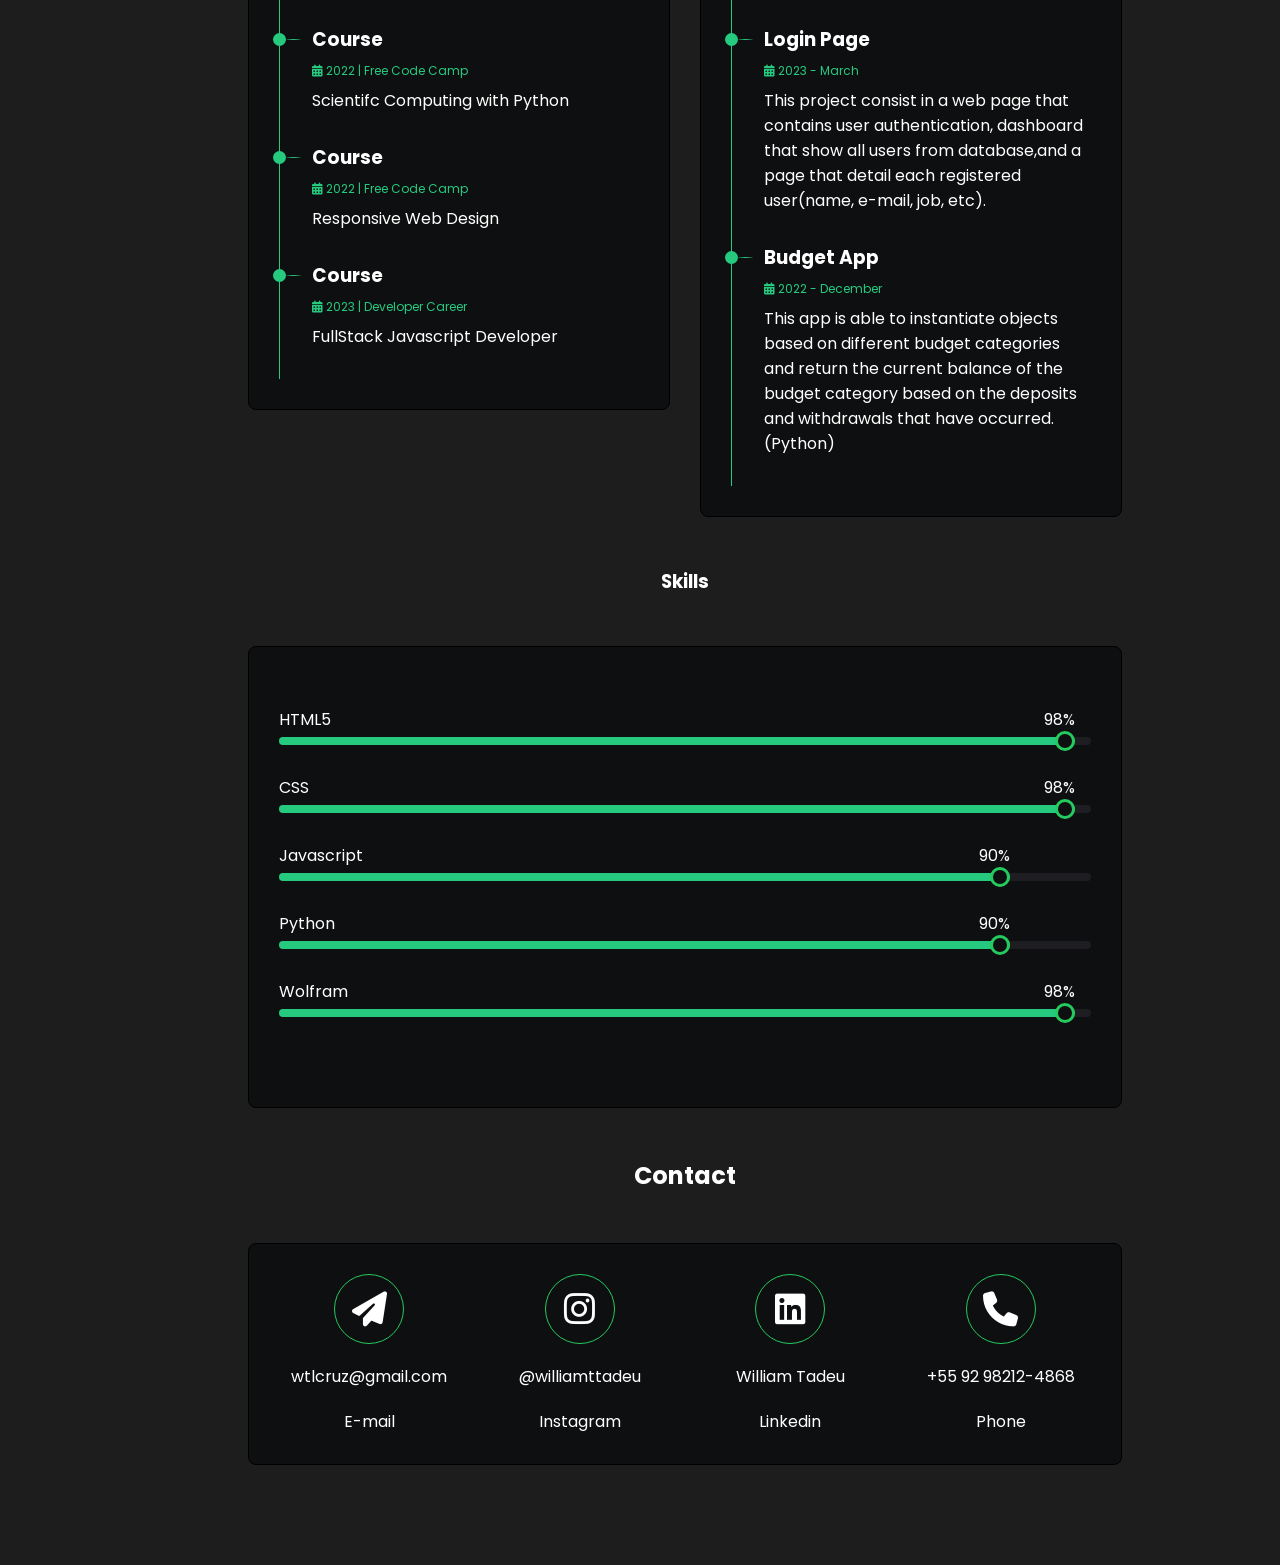
==== commit a661a49b: "responsividade para menor que 586px" ====
--- a/index.html
+++ b/index.html
@@ -89,9 +89,9 @@
                 <div class="content-initial-2-photo">
 
                     <!-- <img src="./IMG/IMAGEM-2.jpeg" alt="" class="img-profile"> -->
-                    <center>
+                    <!-- <center> -->
                         <img src="./IMG/IMAGEM-2.jpeg" alt="" class="img-profile">
-                    </center>
+                    <!-- </center> -->
                     
 
                 </div>
--- a/CSS/main.css
+++ b/CSS/main.css
@@ -154,8 +154,8 @@
 .content-initial-2{
     display: flex;
     background-color: #070708;
-    /* width: 100%;
-     */
+    justify-content: center;
+    align-items: center;    
 
 }
 
@@ -443,6 +443,7 @@
         display: flex;
         flex-direction: column;
         align-items: center;
+        justify-content: center;
     }
 
     .content-initial-2-self{
@@ -518,3 +519,24 @@
 
 }
 
+@media only screen and (max-width: 586px) {
+
+
+    .content-initial-2{
+        display: flex;
+        background-color: #070708;
+        justify-content: center;
+        align-items: center;    
+    
+    }
+    
+    .img-profile{
+        margin-left: -60px;
+        
+        
+        
+        
+        
+    }
+    
+}
